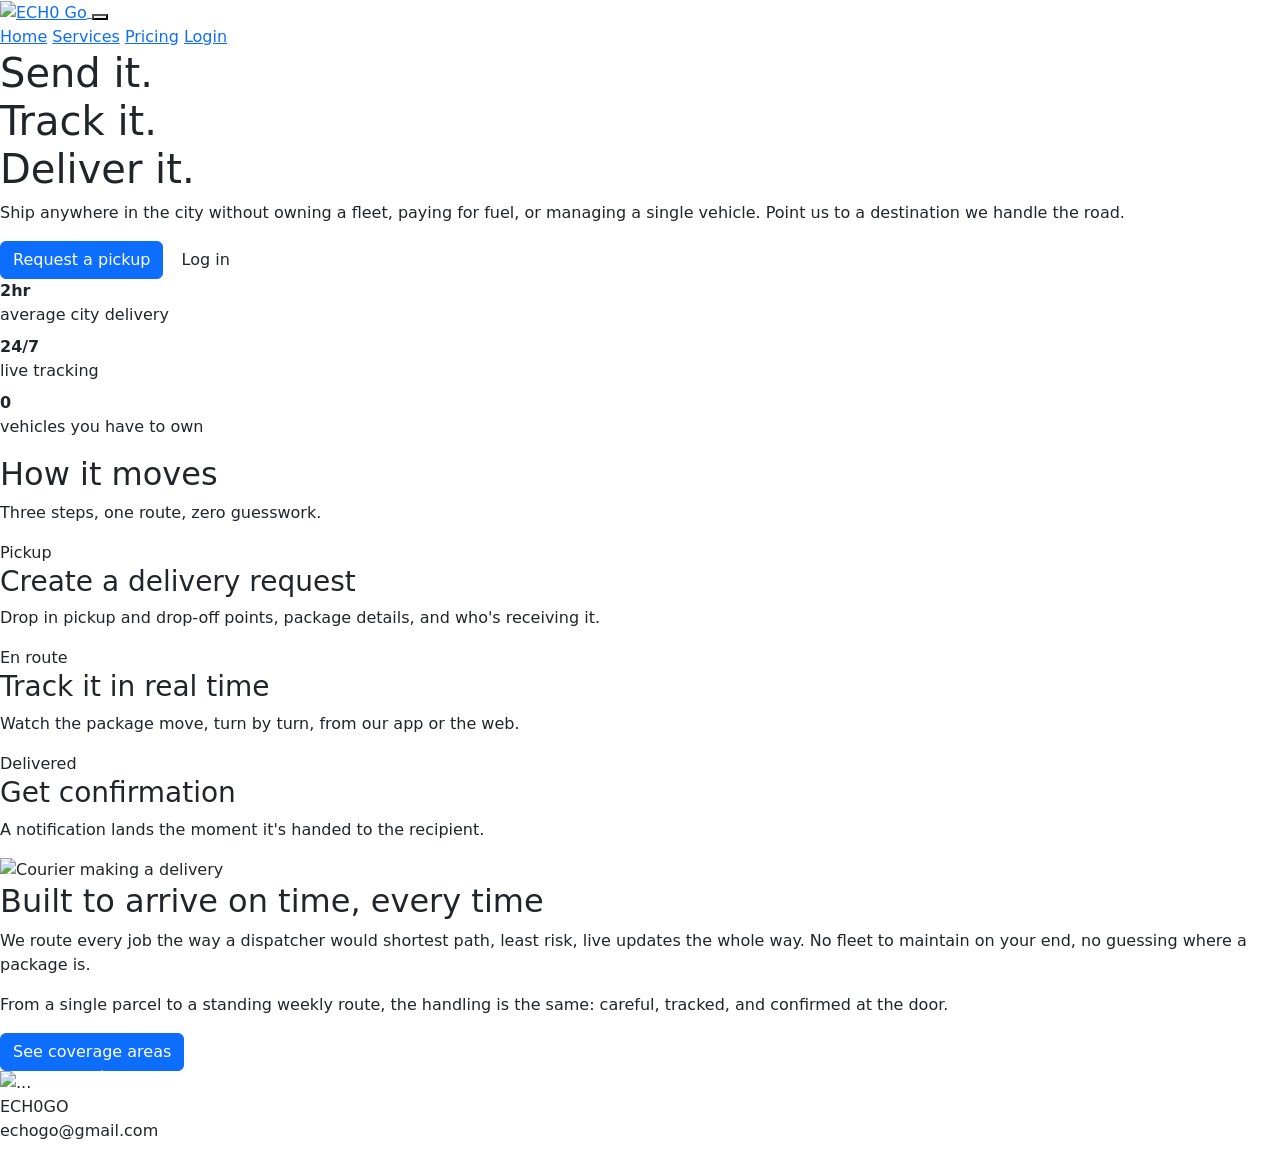
==== index.html @ e53c82ab "Update index.html" ====
<!DOCTYPE html>
<html lang="en">
<head>
<meta charset="UTF-8">
<meta name="viewport" content="width=device-width, initial-scale=1.0">
<title>ECH0 Go — Send. Track. Deliver.</title>
<link rel="stylesheet" href="../css/index.css">
<link href="https://cdn.jsdelivr.net/npm/bootstrap@5.3.8/dist/css/bootstrap.min.css" rel="stylesheet">
</head>
<body>

<header class="site-header">
  <div class="header-inner">
    <a class="brand" href="index.html">
      <img src="images/echo_go_logot.png" alt="ECH0 Go" class="brand-logo">
    </a>
    <button class="nav-toggle" id="navToggle" aria-controls="siteNav" aria-expanded="false" aria-label="Toggle navigation">
      <span></span><span></span><span></span>
    </button>
    <nav class="site-nav" id="siteNav">
      <a href="index.html" class="current">Home</a>
      <a href="location.html">Services</a>
      <a href="#pricing">Pricing</a>
      <a href="login.html">Login</a>
    </nav>
  </div>
</header>

<section class="hero">
  <div class="hero-inner">
    <div class="hero-copy">
      <h1>Send it.<br>Track it.<br>Deliver it.</h1>
      <p>Ship anywhere in the city without owning a fleet, paying for fuel, or managing a single vehicle. Point us to a destination we handle the road.</p>
      <div class="hero-actions">
        <a href="location.html" class="btn btn-primary">Request a pickup</a>
        <a href="login.html" class="btn btn-ghost">Log in</a>
      </div>
      <dl class="hero-stats">
        <div><dt>2hr</dt><dd>average city delivery</dd></div>
        <div><dt>24/7</dt><dd>live tracking</dd></div>
        <div><dt>0</dt><dd>vehicles you have to own</dd></div>
      </dl>
      <!-- <div class="img">
        <img src="images/background.png" alt="">
      </div> -->
    </div>
    

  </div>
</section>

<section class="how">
  <div class="how-head">
    <h2>How it moves</h2>
    <p>Three steps, one route, zero guesswork.</p>
  </div>
  <div class="how-track">
    <div class="how-step">
      <span class="how-index">Pickup</span>
      <h3>Create a delivery request</h3>
      <p>Drop in pickup and drop-off points, package details, and who's receiving it.</p>
    </div>
    <div class="how-step">
      <span class="how-index">En route</span>
      <h3>Track it in real time</h3>
      <p>Watch the package move, turn by turn, from our app or the web.</p>
    </div>
    <div class="how-step">
      <span class="how-index">Delivered</span>
      <h3>Get confirmation</h3>
      <p>A notification lands the moment it's handed to the recipient.</p>
    </div>
  </div>
</section>

<section class="promise">
  <div class="promise-media">
    <img src="images/delivery.png" alt="Courier making a delivery">
  </div>
  <div class="promise-copy">
    <h2>Built to arrive on time, every time</h2>
    <p>We route every job the way a dispatcher would shortest path, least risk, live updates the whole way. No fleet to maintain on your end, no guessing where a package is.</p>
    <p>From a single parcel to a standing weekly route, the handling is the same: careful, tracked, and confirmed at the door.</p>
    <a href="location.html" class="btn btn-primary">See coverage areas</a>
  </div>
</section>


<section class="slider">

  <div id="carouselExampleInterval" class="carousel slide" data-bs-ride="carousel">
  <div class="carousel-inner">
    <div class="carousel-item active" data-bs-interval="10000">
      <img src="images/banner go1.png" class="d-block w-100" alt="...">
    </div>
    <div class="carousel-item" data-bs-interval="2000">
      <img src="images/banner33.png" class="d-block w-100" alt="...">
    </div>
    <div class="carousel-item">
      <img src="images/banner4.png" class="d-block w-100" alt="...">
    </div>
  </div>
  <button class="carousel-control-prev" type="button" data-bs-target="#carouselExampleInterval" data-bs-slide="prev">
    <span class="carousel-control-prev-icon" aria-hidden="true"></span>
    <span class="visually-hidden">Previous</span>
  </button>
  <button class="carousel-control-next" type="button" data-bs-target="#carouselExampleInterval" data-bs-slide="next">
    <span class="carousel-control-next-icon" aria-hidden="true"></span>
    <span class="visually-hidden">Next</span>
  </button>
</div>
</section>

<footer class="site-footer">
  <div class="footer-inner">
    <span class="brand-mark">ECH0<span class="brand-mark--accent">GO</span></span>
    <p>echogo@gmail.com</p>
  </div>
</footer>

<script src="https://cdn.jsdelivr.net/npm/bootstrap@5.3.8/dist/js/bootstrap.bundle.min.js"></script>

<script>
document.getElementById('navToggle').addEventListener('click', function () {
  var nav = document.getElementById('siteNav');
  var expanded = this.getAttribute('aria-expanded') === 'true';
  this.setAttribute('aria-expanded', String(!expanded));
  nav.classList.toggle('is-open');
});
</script>
</body>
</html>
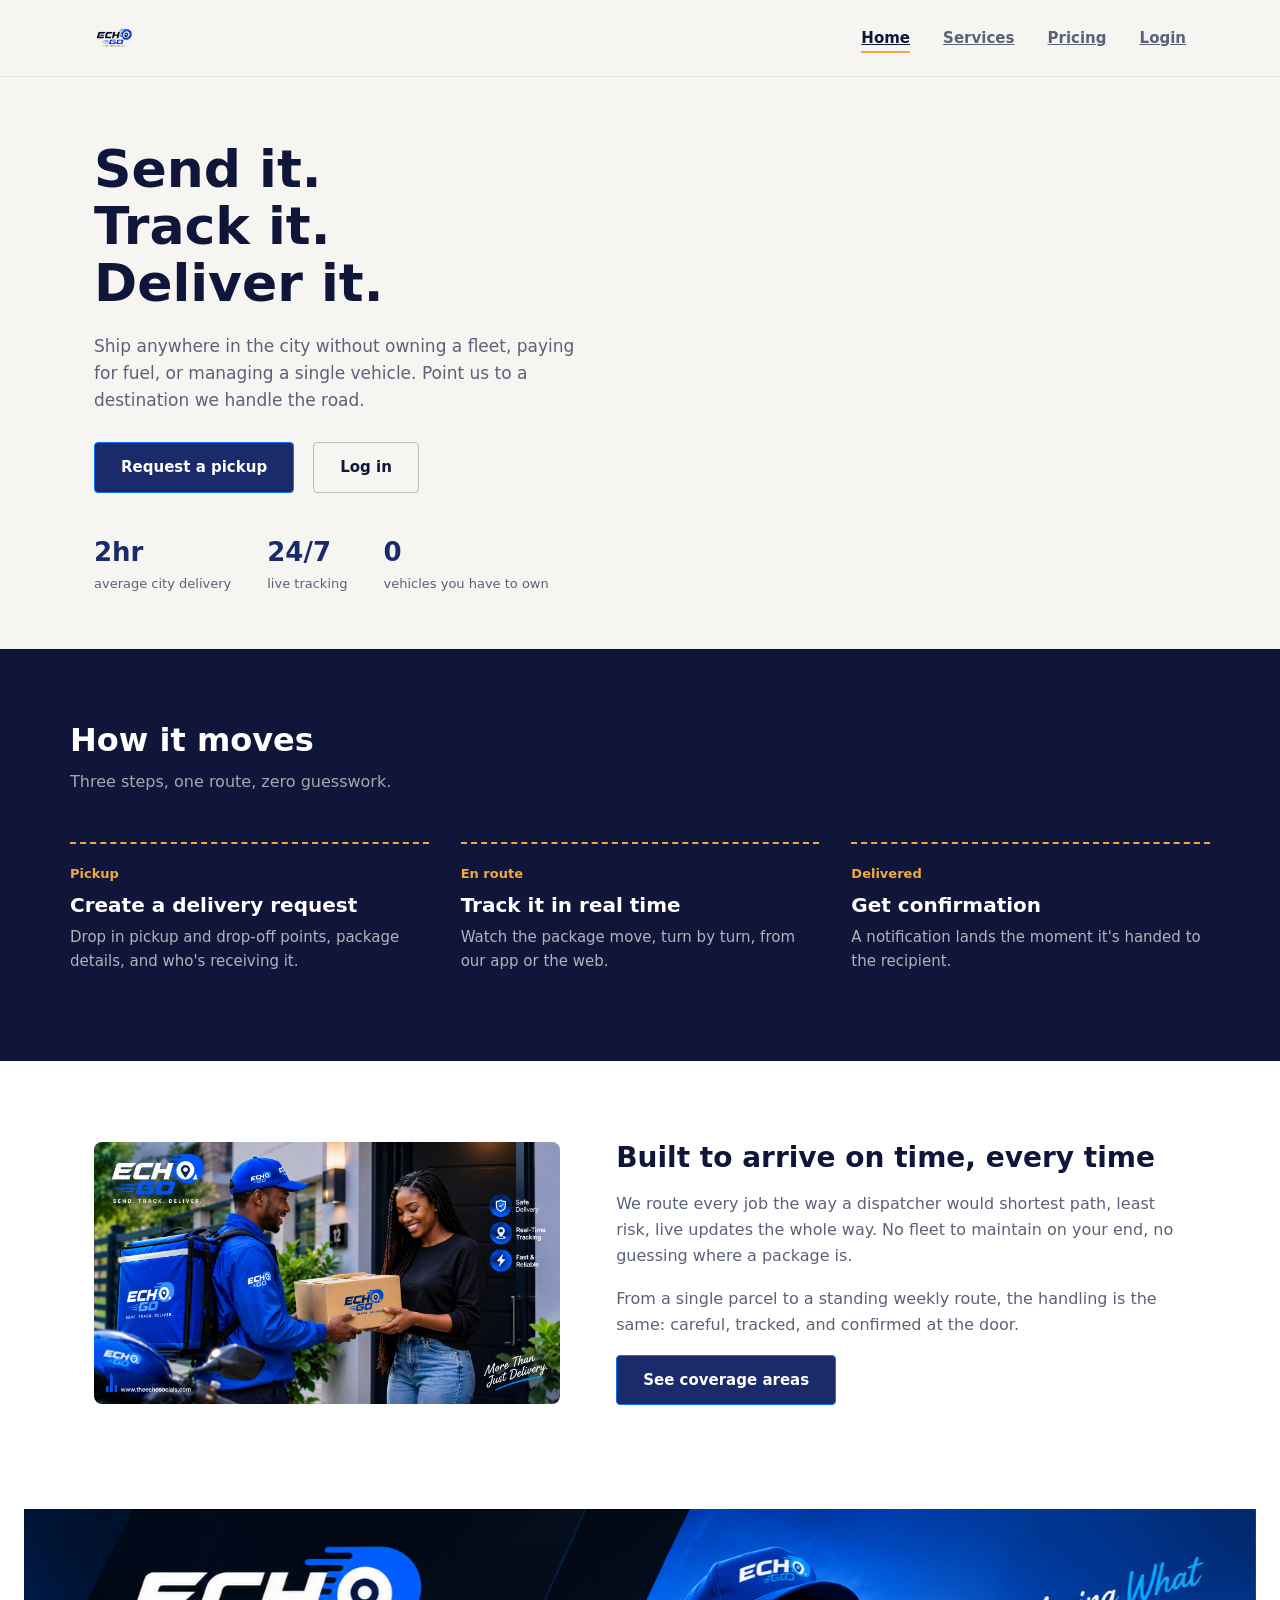
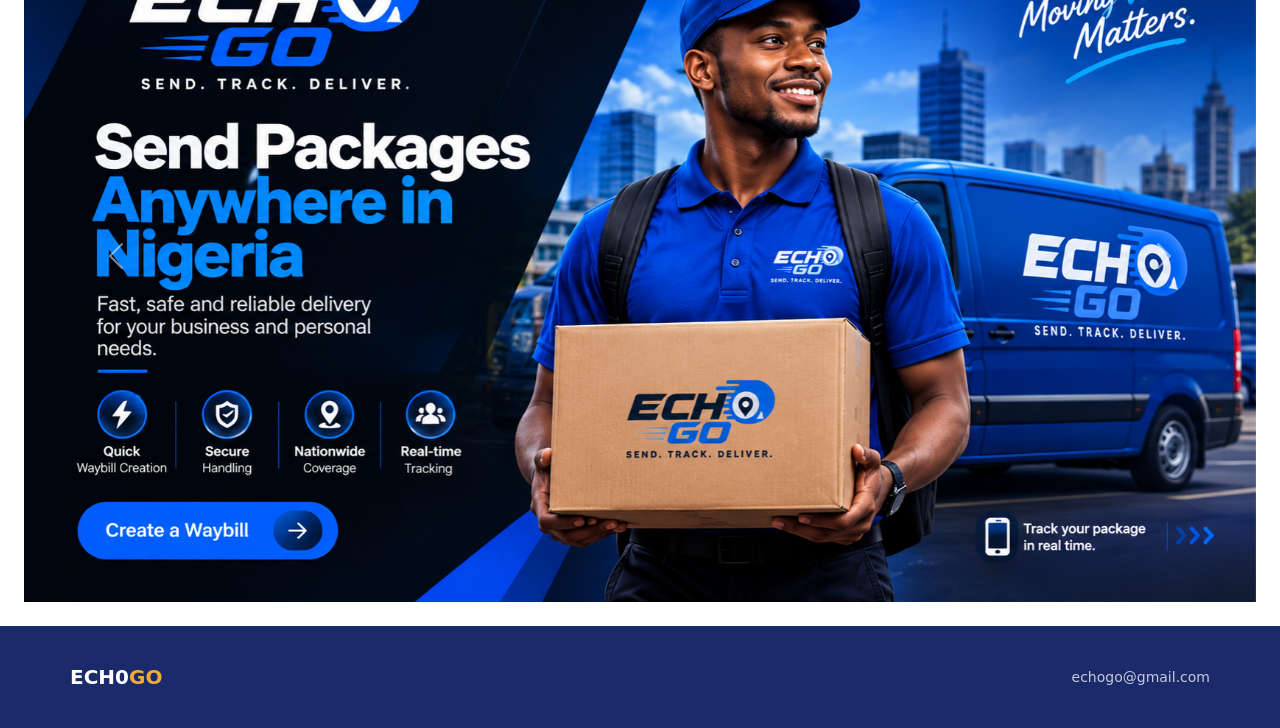
==== commit 7cd0c231: "Update index.html" ====
--- a/index.html
+++ b/index.html
@@ -4,7 +4,7 @@
 <meta charset="UTF-8">
 <meta name="viewport" content="width=device-width, initial-scale=1.0">
 <title>ECH0 Go — Send. Track. Deliver.</title>
-<link rel="stylesheet" href="../css/index.css">
+<link rel="stylesheet" href="echo-go/css/index.css">
 <link href="https://cdn.jsdelivr.net/npm/bootstrap@5.3.8/dist/css/bootstrap.min.css" rel="stylesheet">
 </head>
 <body>
@@ -12,16 +12,16 @@
 <header class="site-header">
   <div class="header-inner">
     <a class="brand" href="index.html">
-      <img src="images/echo_go_logot.png" alt="ECH0 Go" class="brand-logo">
+      <img src="echo-go/images/echo_go_logot.png" alt="ECH0 Go" class="brand-logo">
     </a>
     <button class="nav-toggle" id="navToggle" aria-controls="siteNav" aria-expanded="false" aria-label="Toggle navigation">
       <span></span><span></span><span></span>
     </button>
     <nav class="site-nav" id="siteNav">
       <a href="index.html" class="current">Home</a>
-      <a href="location.html">Services</a>
+      <a href="echo-go/html/location.html">Services</a>
       <a href="#pricing">Pricing</a>
-      <a href="login.html">Login</a>
+      <a href="echo-go/html/login.html">Login</a>
     </nav>
   </div>
 </header>
@@ -32,8 +32,8 @@
       <h1>Send it.<br>Track it.<br>Deliver it.</h1>
       <p>Ship anywhere in the city without owning a fleet, paying for fuel, or managing a single vehicle. Point us to a destination we handle the road.</p>
       <div class="hero-actions">
-        <a href="location.html" class="btn btn-primary">Request a pickup</a>
-        <a href="login.html" class="btn btn-ghost">Log in</a>
+        <a href="echo-go/html/location.html" class="btn btn-primary">Request a pickup</a>
+        <a href="echo-go/html/login.html" class="btn btn-ghost">Log in</a>
       </div>
       <dl class="hero-stats">
         <div><dt>2hr</dt><dd>average city delivery</dd></div>
@@ -41,7 +41,7 @@
         <div><dt>0</dt><dd>vehicles you have to own</dd></div>
       </dl>
       <!-- <div class="img">
-        <img src="images/background.png" alt="">
+        <img src="echo-go/images/background.png" alt="">
       </div> -->
     </div>
     
@@ -75,13 +75,13 @@
 
 <section class="promise">
   <div class="promise-media">
-    <img src="images/delivery.png" alt="Courier making a delivery">
+    <img src="echo-go/images/delivery.png" alt="Courier making a delivery">
   </div>
   <div class="promise-copy">
     <h2>Built to arrive on time, every time</h2>
     <p>We route every job the way a dispatcher would shortest path, least risk, live updates the whole way. No fleet to maintain on your end, no guessing where a package is.</p>
     <p>From a single parcel to a standing weekly route, the handling is the same: careful, tracked, and confirmed at the door.</p>
-    <a href="location.html" class="btn btn-primary">See coverage areas</a>
+    <a href="echo-go/html/location.html" class="btn btn-primary">See coverage areas</a>
   </div>
 </section>
 
@@ -91,13 +91,13 @@
   <div id="carouselExampleInterval" class="carousel slide" data-bs-ride="carousel">
   <div class="carousel-inner">
     <div class="carousel-item active" data-bs-interval="10000">
-      <img src="images/banner go1.png" class="d-block w-100" alt="...">
+      <img src="echo-go/images/banner%20go1.png" class="d-block w-100" alt="...">
     </div>
     <div class="carousel-item" data-bs-interval="2000">
-      <img src="images/banner33.png" class="d-block w-100" alt="...">
+      <img src="echo-go/images/banner33.png" class="d-block w-100" alt="...">
     </div>
     <div class="carousel-item">
-      <img src="images/banner4.png" class="d-block w-100" alt="...">
+      <img src="echo-go/images/banner4.png" class="d-block w-100" alt="...">
     </div>
   </div>
   <button class="carousel-control-prev" type="button" data-bs-target="#carouselExampleInterval" data-bs-slide="prev">
--- a/echo-go/css/index.css
+++ b/echo-go/css/index.css
@@ -0,0 +1,323 @@
+* {
+    box-sizing: border-box;
+}
+
+body {
+    margin: 0;
+    font-family: Arial, Helvetica, sans-serif;
+    background-color: #F7F5F1;
+    color: #10163A;
+}
+
+a {
+    text-decoration: none;
+    color: inherit;
+}
+
+h1, h2, h3 {
+    margin: 0;
+}
+
+/* ---------- Header ---------- */
+header.site-header {
+    background-color: #F7F5F1;
+    border-bottom: 1px solid #10163A14;
+    position: sticky;
+    top: 0;
+}
+
+div.header-inner {
+    max-width: 1140px;
+    margin: 0 auto;
+    padding: 18px 24px;
+    display: flex;
+    align-items: center;
+    justify-content: space-between;
+}
+
+img.brand-logo {
+    height: 40px;
+    display: block;
+}
+
+span.brand-mark {
+    font-weight: bold;
+    font-size: 20px;
+    color: #10163A;
+}
+
+span.brand-mark--accent {
+    color: #F2A93B;
+}
+
+nav.site-nav a {
+    margin-left: 28px;
+    font-size: 15px;
+    font-weight: bold;
+    color: #5B6178;
+    padding-bottom: 4px;
+    border-bottom: 2px solid transparent;
+}
+
+nav.site-nav a.current {
+    color: #10163A;
+    border-bottom: 2px solid #F2A93B;
+}
+
+nav.site-nav a:hover {
+    color: #10163A;
+    border-bottom: 2px solid #F2A93B;
+}
+
+button.nav-toggle {
+    display: none;
+    flex-direction: column;
+    gap: 5px;
+    background: none;
+    border: none;
+    cursor: pointer;
+    padding: 6px;
+}
+
+button.nav-toggle span {
+    display: block;
+    width: 22px;
+    height: 2px;
+    background-color: #10163A;
+}
+
+/* ---------- Hero ---------- */
+section.hero {
+    background-color: #F7F5F1;
+    /* background-image: url('../images/background.png');
+    margin: auto;
+    width: 100%;
+    opacity: 0.1; */
+}
+
+div.hero-inner {
+    max-width: 1140px;
+    margin: 0 auto;
+    padding: 64px 24px 40px;
+}
+
+div.hero-copy {
+    max-width: 640px;
+}
+
+div.hero-copy h1 {
+    font-size: 52px;
+    line-height: 1.1;
+    font-weight: bold;
+    color: #10163A;
+}
+
+div.hero-copy p {
+    margin-top: 20px;
+    font-size: 17px;
+    line-height: 1.6;
+    color: #5B6178;
+    max-width: 46ch;
+}
+
+div.hero-actions {
+    margin-top: 28px;
+}
+
+a.btn {
+    display: inline-block;
+    padding: 13px 26px;
+    border-radius: 4px;
+    font-weight: bold;
+    font-size: 15px;
+    margin-right: 14px;
+}
+
+a.btn-primary {
+    background-color: #1B2A6B;
+    color: #FFFFFF;
+}
+
+a.btn-primary:hover {
+    background-color: #10163A;
+}
+
+a.btn-ghost {
+    background: transparent;
+    color: #10163A;
+    border: 1.5px solid #10163A40;
+}
+
+a.btn-ghost:hover {
+    border: 1.5px solid #10163A;
+}
+
+dl.hero-stats {
+    margin-top: 40px;
+    display: flex;
+    gap: 36px;
+}
+
+dl.hero-stats dt {
+    font-size: 26px;
+    font-weight: bold;
+    color: #1B2A6B;
+}
+
+dl.hero-stats dd {
+    margin: 2px 0 0;
+    font-size: 13px;
+    color: #5B6178;
+}
+
+/* ---------- How it moves ---------- */
+section.how {
+    background-color: #10163A;
+    color: #FFFFFF;
+    padding: 72px 24px;
+}
+
+div.how-head {
+    max-width: 1140px;
+    margin: 0 auto 48px;
+}
+
+div.how-head h2 {
+    font-size: 32px;
+    font-weight: bold;
+}
+
+div.how-head p {
+    margin-top: 10px;
+    color: #F7F5F1A6;
+}
+
+div.how-track {
+    max-width: 1140px;
+    margin: 0 auto;
+    display: flex;
+    gap: 32px;
+}
+
+div.how-step {
+    flex: 1;
+    border-top: 2px dashed #F2A93B;
+    padding-top: 20px;
+}
+
+span.how-index {
+    display: block;
+    font-size: 13px;
+    color: #F2A93B;
+    font-weight: bold;
+    margin-bottom: 10px;
+}
+
+div.how-step h3 {
+    font-size: 20px;
+    font-weight: bold;
+    margin-bottom: 8px;
+}
+
+div.how-step p {
+    color: #F7F5F1B3;
+    font-size: 15px;
+    line-height: 1.6;
+}
+
+/* ---------- Promise / feature section ---------- */
+section.promise {
+    max-width: 1140px;
+    margin: 0 auto;
+    padding: 80px 24px;
+    display: flex;
+    align-items: center;
+    gap: 56px;
+}
+
+section.slider {
+    margin: 0 auto;
+    padding: 24px;
+    display: flex;
+    align-items: center;
+    gap: 20px;
+}
+
+div.promise-media {
+    flex: 0.9;
+}
+
+div.promise-copy {
+    flex: 1.1;
+}
+
+div.promise-media img {
+    width: 100%;
+    border-radius: 8px;
+    display: block;
+}
+
+div.promise-copy h2 {
+    font-size: 28px;
+    font-weight: bold;
+    color: #10163A;
+}
+
+div.promise-copy p {
+    margin-top: 16px;
+    color: #5B6178;
+    font-size: 16px;
+    line-height: 1.65;
+}
+
+/* ---------- Footer ---------- */
+footer.site-footer {
+    background-color: #1B2A6B;
+    color: #FFFFFF;
+    padding: 36px 24px;
+}
+
+div.footer-inner {
+    max-width: 1140px;
+    margin: 0 auto;
+    display: flex;
+    align-items: center;
+    justify-content: space-between;
+}
+
+footer.site-footer .brand-mark {
+    color: #FFFFFF;
+}
+
+footer.site-footer p {
+    margin: 0;
+    color: #FFFFFFBF;
+    font-size: 14px;
+}
+
+/* ---------- Responsive ---------- */
+@media (max-width: 860px) {
+    section.promise {
+        flex-direction: column;
+    }
+    div.how-track {
+        flex-direction: column;
+    }
+}
+
+@media (max-width: 720px) {
+    button.nav-toggle {
+        display: flex;
+    }
+    nav.site-nav {
+        display: none;
+        flex-direction: column;
+        padding: 16px 24px 24px;
+    }
+    nav.site-nav.is-open {
+        display: flex;
+    }
+    div.hero-copy h1 {
+        font-size: 36px;
+    }
+}
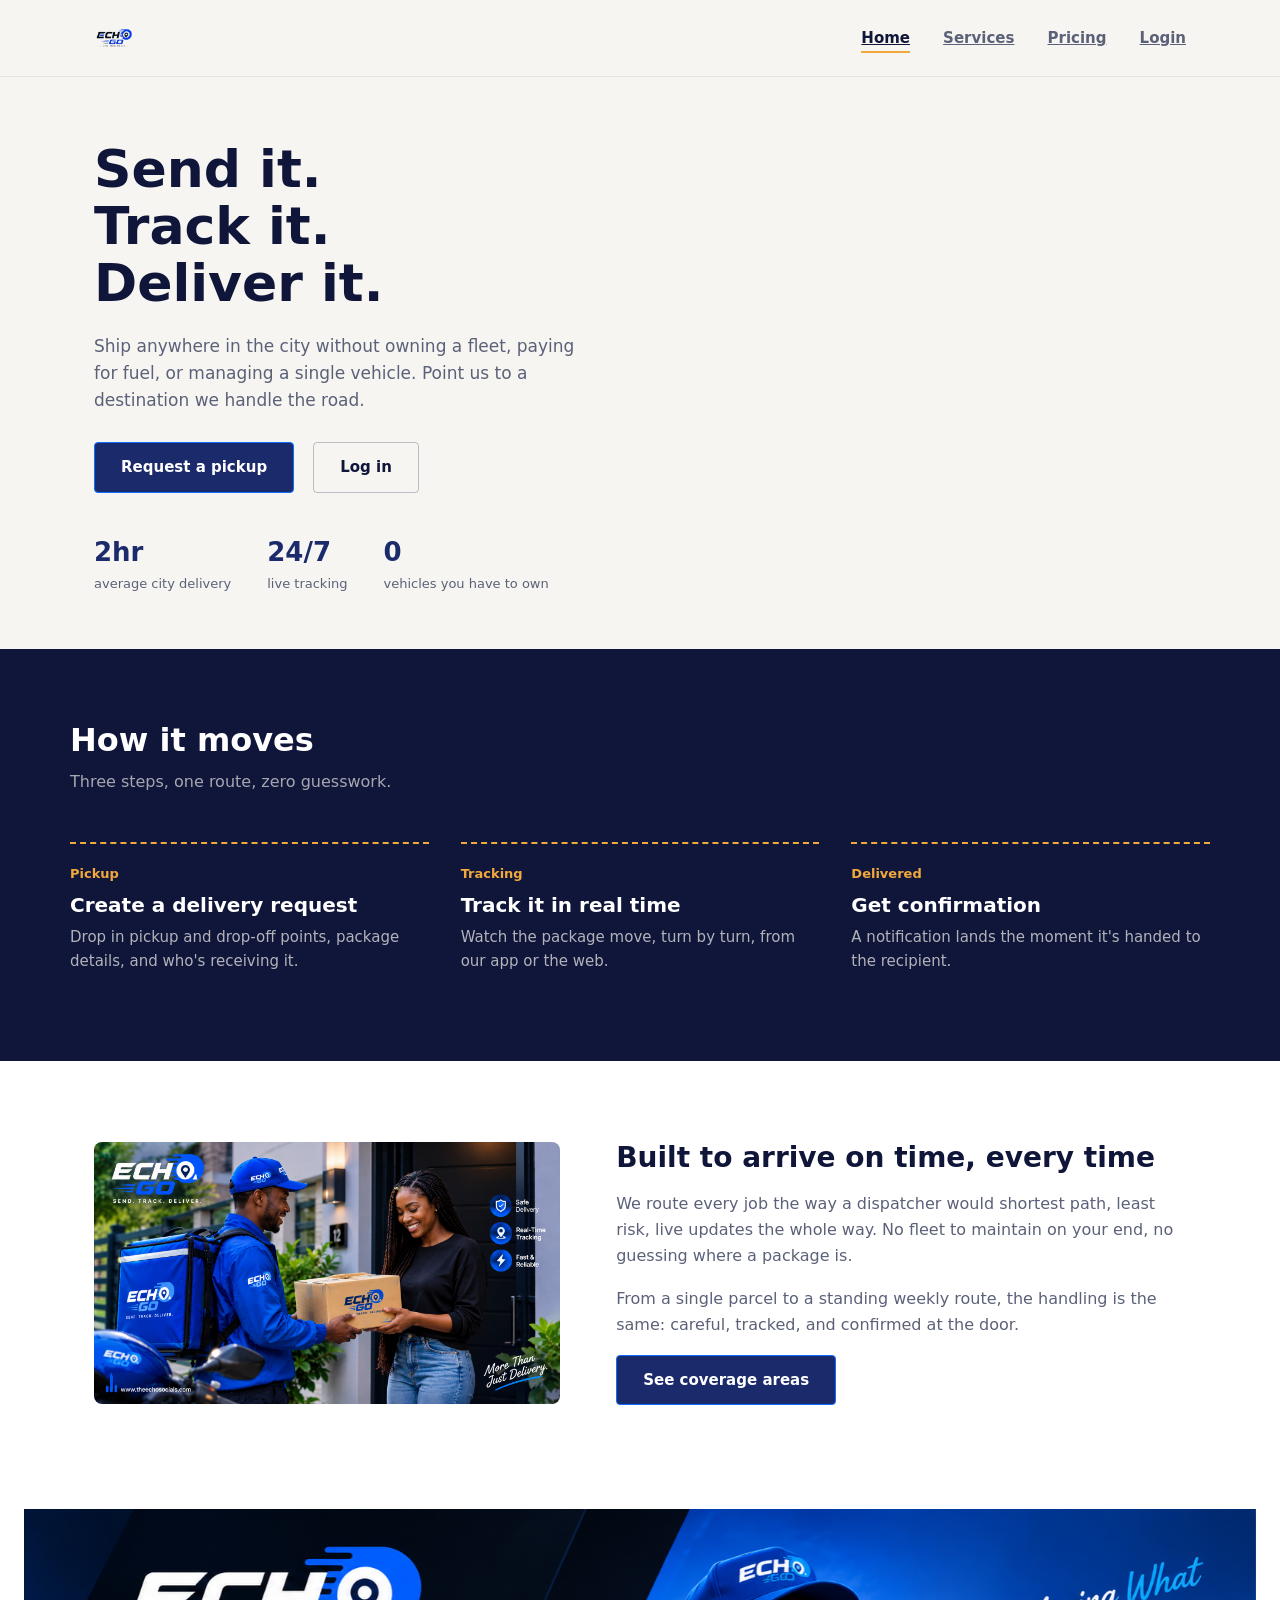
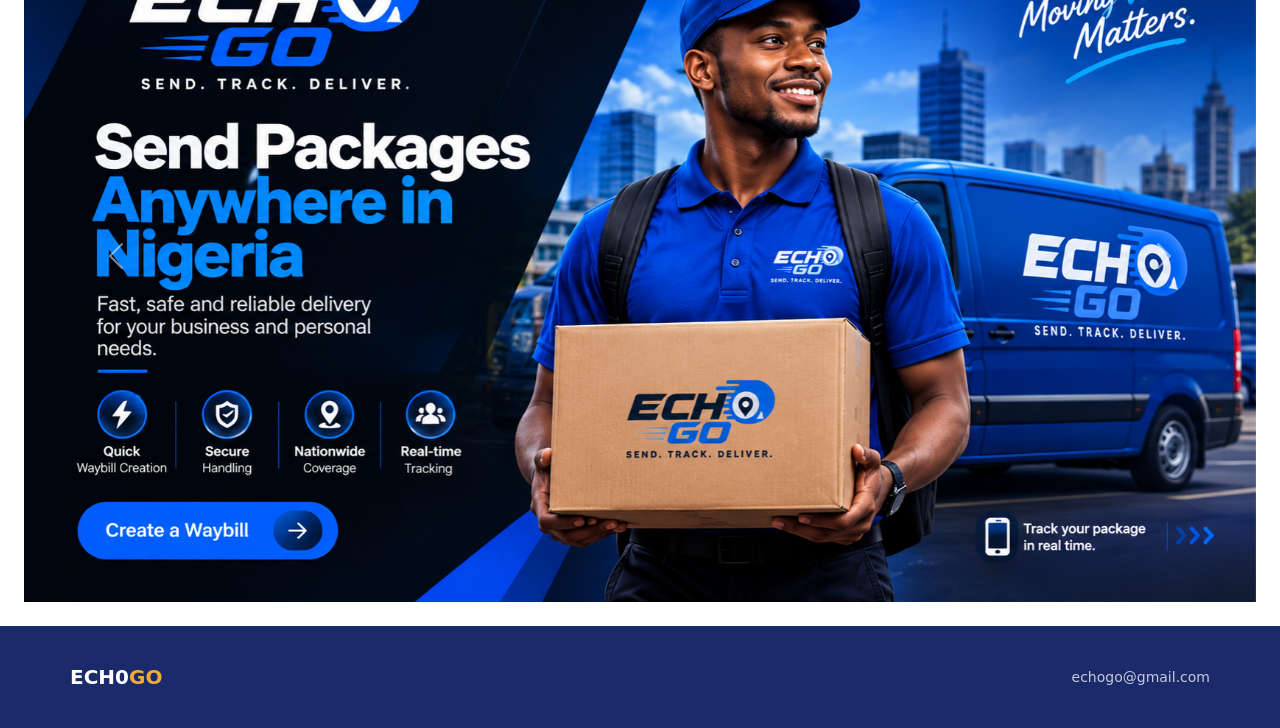
==== commit dde9a91d: "Update index.html" ====
--- a/index.html
+++ b/index.html
@@ -19,9 +19,9 @@
     </button>
     <nav class="site-nav" id="siteNav">
       <a href="index.html" class="current">Home</a>
-      <a href="echo-go/html/location.html">Services</a>
+      <a href="echo-go/location.html">Services</a>
       <a href="#pricing">Pricing</a>
-      <a href="echo-go/html/login.html">Login</a>
+      <a href="echo-go/login.html">Login</a>
     </nav>
   </div>
 </header>
@@ -32,20 +32,15 @@
       <h1>Send it.<br>Track it.<br>Deliver it.</h1>
       <p>Ship anywhere in the city without owning a fleet, paying for fuel, or managing a single vehicle. Point us to a destination we handle the road.</p>
       <div class="hero-actions">
-        <a href="echo-go/html/location.html" class="btn btn-primary">Request a pickup</a>
-        <a href="echo-go/html/login.html" class="btn btn-ghost">Log in</a>
+        <a href="echo-go/location.html" class="btn btn-primary">Request a pickup</a>
+        <a href="echo-go/login.html" class="btn btn-ghost">Log in</a>
       </div>
       <dl class="hero-stats">
         <div><dt>2hr</dt><dd>average city delivery</dd></div>
         <div><dt>24/7</dt><dd>live tracking</dd></div>
         <div><dt>0</dt><dd>vehicles you have to own</dd></div>
       </dl>
-      <!-- <div class="img">
-        <img src="echo-go/images/background.png" alt="">
-      </div> -->
     </div>
-    
-
   </div>
 </section>
 
@@ -61,7 +56,7 @@
       <p>Drop in pickup and drop-off points, package details, and who's receiving it.</p>
     </div>
     <div class="how-step">
-      <span class="how-index">En route</span>
+      <span class="how-index">Tracking</span>
       <h3>Track it in real time</h3>
       <p>Watch the package move, turn by turn, from our app or the web.</p>
     </div>
@@ -81,34 +76,32 @@
     <h2>Built to arrive on time, every time</h2>
     <p>We route every job the way a dispatcher would shortest path, least risk, live updates the whole way. No fleet to maintain on your end, no guessing where a package is.</p>
     <p>From a single parcel to a standing weekly route, the handling is the same: careful, tracked, and confirmed at the door.</p>
-    <a href="echo-go/html/location.html" class="btn btn-primary">See coverage areas</a>
+    <a href="echo-go/location.html" class="btn btn-primary">See coverage areas</a>
   </div>
 </section>
 
-
 <section class="slider">
-
   <div id="carouselExampleInterval" class="carousel slide" data-bs-ride="carousel">
-  <div class="carousel-inner">
-    <div class="carousel-item active" data-bs-interval="10000">
-      <img src="echo-go/images/banner%20go1.png" class="d-block w-100" alt="...">
+    <div class="carousel-inner">
+      <div class="carousel-item active" data-bs-interval="10000">
+        <img src="echo-go/images/banner%20go1.png" class="d-block w-100" alt="...">
+      </div>
+      <div class="carousel-item" data-bs-interval="2000">
+        <img src="echo-go/images/banner33.png" class="d-block w-100" alt="...">
+      </div>
+      <div class="carousel-item">
+        <img src="echo-go/images/banner4.png" class="d-block w-100" alt="...">
+      </div>
     </div>
-    <div class="carousel-item" data-bs-interval="2000">
-      <img src="echo-go/images/banner33.png" class="d-block w-100" alt="...">
-    </div>
-    <div class="carousel-item">
-      <img src="echo-go/images/banner4.png" class="d-block w-100" alt="...">
-    </div>
+    <button class="carousel-control-prev" type="button" data-bs-target="#carouselExampleInterval" data-bs-slide="prev">
+      <span class="carousel-control-prev-icon" aria-hidden="true"></span>
+      <span class="visually-hidden">Previous</span>
+    </button>
+    <button class="carousel-control-next" type="button" data-bs-target="#carouselExampleInterval" data-bs-slide="next">
+      <span class="carousel-control-next-icon" aria-hidden="true"></span>
+      <span class="visually-hidden">Next</span>
+    </button>
   </div>
-  <button class="carousel-control-prev" type="button" data-bs-target="#carouselExampleInterval" data-bs-slide="prev">
-    <span class="carousel-control-prev-icon" aria-hidden="true"></span>
-    <span class="visually-hidden">Previous</span>
-  </button>
-  <button class="carousel-control-next" type="button" data-bs-target="#carouselExampleInterval" data-bs-slide="next">
-    <span class="carousel-control-next-icon" aria-hidden="true"></span>
-    <span class="visually-hidden">Next</span>
-  </button>
-</div>
 </section>
 
 <footer class="site-footer">
